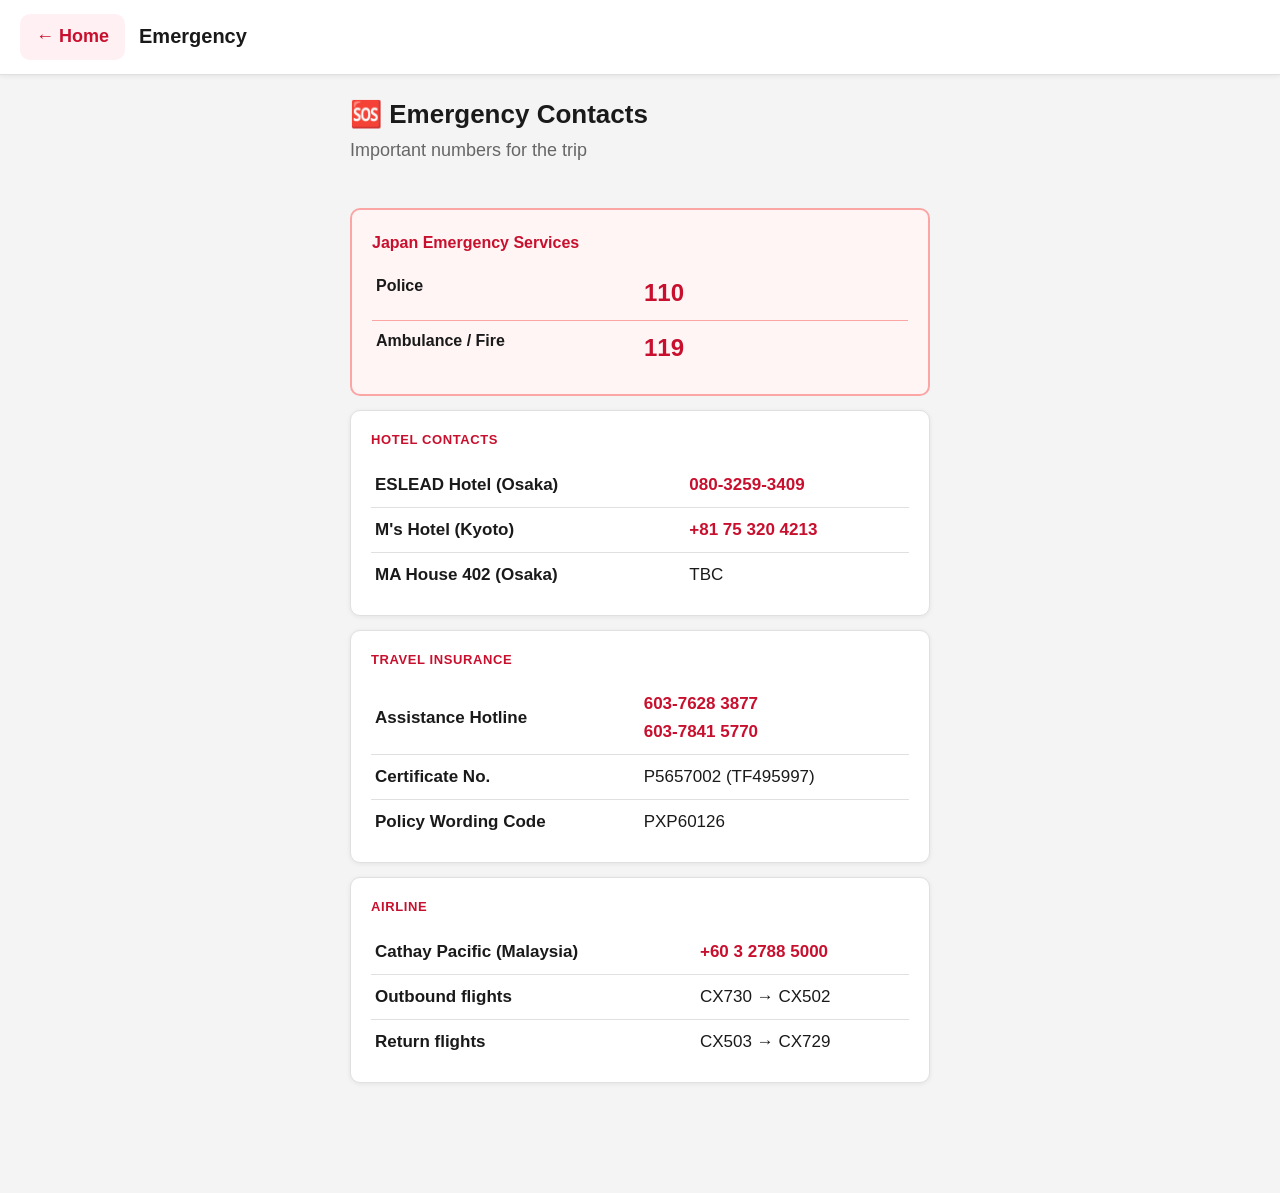
==== emergency.html @ 9175c946 "new updates" ====
<!DOCTYPE html>
<html lang="en">
<head>
  <meta charset="UTF-8">
  <meta name="viewport" content="width=device-width, initial-scale=1.0">
  <title>Emergency – Japan 2026</title>
  <link rel="stylesheet" href="style.css">
</head>
<body>

  <nav class="nav">
    <a href="index.html" class="back-btn">← Home</a>
    <span class="nav-title">Emergency</span>
  </nav>

  <div class="page-wrap">

    <div class="day-hdr" style="padding: 24px 20px 0;">
      <h2>🆘 Emergency Contacts</h2>
      <p>Important numbers for the trip</p>
    </div>

    <div style="padding: 20px 20px 48px;">

      <div class="emerg-section">
        <h4>Japan Emergency Services</h4>
        <table class="emerg-table">
          <tr>
            <td>Police</td>
            <td><a href="tel:110" style="color:var(--red);text-decoration:none;"><span class="emerg-big">110</span></a></td>
          </tr>
          <tr>
            <td>Ambulance / Fire</td>
            <td><a href="tel:119" style="color:var(--red);text-decoration:none;"><span class="emerg-big">119</span></a></td>
          </tr>
        </table>
      </div>

      <div class="card">
        <div class="card-title">Hotel Contacts</div>
        <table style="width:100%; border-collapse:collapse; font-size:17px;">
          <tr style="border-bottom:1px solid var(--border);">
            <td style="padding:8px 4px; font-weight:600;">ESLEAD Hotel (Osaka)</td>
            <td style="padding:8px 4px;"><a href="tel:+81803259-3409" style="color:var(--red);font-weight:700;">080-3259-3409</a></td>
          </tr>
          <tr style="border-bottom:1px solid var(--border);">
            <td style="padding:8px 4px; font-weight:600;">M's Hotel (Kyoto)</td>
            <td style="padding:8px 4px;"><a href="tel:+81753204213" style="color:var(--red);font-weight:700;">+81 75 320 4213</a></td>
          </tr>
          <tr>
            <td style="padding:8px 4px; font-weight:600;">MA House 402 (Osaka)</td>
            <td style="padding:8px 4px;">TBC</td>
          </tr>
        </table>
      </div>

      <div class="card">
        <div class="card-title">Travel Insurance</div>
        <table style="width:100%; border-collapse:collapse; font-size:17px;">
          <tr style="border-bottom:1px solid var(--border);">
            <td style="padding:8px 4px; font-weight:600;">Assistance Hotline</td>
            <td style="padding:8px 4px;">
              <a href="tel:+60376283877" style="color:var(--red);font-weight:700;">603-7628 3877</a><br>
              <a href="tel:+60378415770" style="color:var(--red);font-weight:700;">603-7841 5770</a>
            </td>
          </tr>
          <tr style="border-bottom:1px solid var(--border);">
            <td style="padding:8px 4px; font-weight:600;">Certificate No.</td>
            <td style="padding:8px 4px;">P5657002 (TF495997)</td>
          </tr>
          <tr>
            <td style="padding:8px 4px; font-weight:600;">Policy Wording Code</td>
            <td style="padding:8px 4px;">PXP60126</td>
          </tr>
        </table>
      </div>

      <div class="card">
        <div class="card-title">Airline</div>
        <table style="width:100%; border-collapse:collapse; font-size:17px;">
          <tr style="border-bottom:1px solid var(--border);">
            <td style="padding:8px 4px; font-weight:600;">Cathay Pacific (Malaysia)</td>
            <td style="padding:8px 4px;"><a href="tel:+60327885000" style="color:var(--red);font-weight:700;">+60 3 2788 5000</a></td>
          </tr>
          <tr style="border-bottom:1px solid var(--border);">
            <td style="padding:8px 4px; font-weight:600;">Outbound flights</td>
            <td style="padding:8px 4px;">CX730 → CX502</td>
          </tr>
          <tr>
            <td style="padding:8px 4px; font-weight:600;">Return flights</td>
            <td style="padding:8px 4px;">CX503 → CX729</td>
          </tr>
        </table>
      </div>

    </div>

  </div>

</body>
</html>
---- style.css ----
/* Japan Trip 2026 — Shared Styles */
:root {
  --red: #c8102e;
  --red-dark: #9e0b23;
  --red-light: #fff0f3;
  --bg: #f4f4f4;
  --white: #ffffff;
  --text: #1a1a1a;
  --text-muted: #666;
  --border: #e0e0e0;
  --shadow: 0 2px 12px rgba(0,0,0,0.10);
  --shadow-sm: 0 1px 5px rgba(0,0,0,0.07);
  --radius: 14px;
  --radius-sm: 10px;
}

*, *::before, *::after { box-sizing: border-box; margin: 0; padding: 0; }
html { -webkit-text-size-adjust: 100%; }
body {
  font-family: -apple-system, BlinkMacSystemFont, 'Segoe UI', Roboto, 'Helvetica Neue', sans-serif;
  font-size: 18px;
  line-height: 1.65;
  background: var(--bg);
  color: var(--text);
  min-height: 100vh;
}
a { color: inherit; text-decoration: none; }
button { font-family: inherit; }

/* ─── TOP NAV ─── */
.nav {
  display: flex;
  align-items: center;
  gap: 14px;
  padding: 14px 20px;
  background: var(--white);
  border-bottom: 1px solid var(--border);
  position: sticky;
  top: 0;
  z-index: 100;
  box-shadow: var(--shadow-sm);
}
.back-btn {
  display: inline-flex;
  align-items: center;
  gap: 6px;
  color: var(--red);
  font-size: 18px;
  font-weight: 700;
  padding: 8px 16px;
  border-radius: var(--radius-sm);
  background: var(--red-light);
  border: none;
  cursor: pointer;
  -webkit-tap-highlight-color: transparent;
}
.nav-title { font-size: 20px; font-weight: 700; }

/* ─── HOME ─── */
.home { display: flex; flex-direction: column; min-height: 100vh; }
.home-header {
  background: var(--red);
  color: #fff;
  text-align: center;
  padding: 48px 24px 40px;
}
.home-header .flag { font-size: 64px; margin-bottom: 14px; }
.home-header h1 { font-size: 32px; font-weight: 800; margin-bottom: 10px; }
.home-header .sub { font-size: 18px; opacity: 0.88; }

.home-body {
  flex: 1;
  display: flex;
  flex-direction: column;
  gap: 20px;
  padding: 28px 20px 32px;
  max-width: 520px;
  margin: 0 auto;
  width: 100%;
}
.home-btn {
  flex: 1;
  min-height: 150px;
  display: flex;
  flex-direction: column;
  justify-content: center;
  background: var(--white);
  border: 2px solid var(--border);
  border-radius: var(--radius);
  padding: 28px 24px;
  box-shadow: var(--shadow-sm);
  cursor: pointer;
  -webkit-tap-highlight-color: transparent;
  transition: border-color 0.15s, box-shadow 0.15s;
}
.home-btn:active { border-color: var(--red); box-shadow: 0 0 0 3px rgba(200,16,46,0.15); }
.btn-icon { font-size: 48px; margin-bottom: 10px; }
.btn-label { font-size: 28px; font-weight: 800; margin-bottom: 4px; }
.btn-sub { font-size: 17px; color: var(--text-muted); }

/* ─── PAGE WRAP ─── */
.page-wrap { max-width: 620px; margin: 0 auto; padding-bottom: 48px; width: 100%; }

/* ─── WARNING ─── */
.warning {
  margin: 20px;
  padding: 18px 20px;
  background: #fffbeb;
  border: 2px solid #f59e0b;
  border-radius: var(--radius-sm);
  font-size: 17px;
  line-height: 1.55;
  color: #78350f;
}
.warning strong { display: block; font-size: 18px; margin-bottom: 5px; }

/* ─── SECTION HEADING ─── */
.section-heading {
  font-size: 22px;
  font-weight: 800;
  padding: 28px 20px 0;
  border-bottom: 3px solid var(--red);
  margin: 0 20px 4px;
  padding-bottom: 10px;
}

/* ─── PERSON BUTTONS ─── */
.person-grid { display: flex; flex-direction: column; padding: 12px 20px; gap: 10px; }
.person-entry { display: flex; flex-direction: column; }
.person-btn {
  width: 100%;
  display: flex;
  align-items: center;
  justify-content: space-between;
  background: var(--white);
  border: 2px solid var(--border);
  border-radius: var(--radius-sm);
  padding: 18px 22px;
  font-size: 20px;
  font-weight: 600;
  cursor: pointer;
  text-align: left;
  color: var(--text);
  -webkit-tap-highlight-color: transparent;
  transition: border-color 0.15s, background 0.15s;
}
.person-btn.active {
  border-color: var(--red);
  background: var(--red-light);
  color: var(--red-dark);
  border-bottom-left-radius: 0;
  border-bottom-right-radius: 0;
  border-bottom-color: transparent;
}
.chevron { font-size: 16px; transition: transform 0.2s; flex-shrink: 0; }
.person-btn.active .chevron { transform: rotate(180deg); }

.qr-display {
  display: none;
  background: var(--white);
  border: 2px solid var(--red);
  border-top: none;
  border-radius: 0 0 var(--radius-sm) var(--radius-sm);
  padding: 20px 16px 16px;
}
.qr-display.visible { display: block; }
.qr-display img {
  width: 100%;
  max-width: 340px;
  display: block;
  margin: 0 auto;
  border-radius: 8px;
  border: 1px solid var(--border);
}
.qr-label {
  text-align: center;
  font-size: 15px;
  color: var(--text-muted);
  margin-top: 10px;
}

/* ─── PLACEHOLDER ─── */
.placeholder-box {
  margin: 10px 20px 8px;
  padding: 30px 20px;
  background: #fafafa;
  border: 2px dashed var(--border);
  border-radius: var(--radius-sm);
  text-align: center;
}
.placeholder-box .p-title { font-size: 20px; font-weight: 700; margin-bottom: 6px; }
.placeholder-box .p-note { font-size: 16px; color: var(--text-muted); }

/* ─── DAY TABS ─── */
.day-tabs-wrap {
  background: var(--white);
  border-bottom: 1px solid var(--border);
  overflow-x: auto;
  -webkit-overflow-scrolling: touch;
  scrollbar-width: none;
}
.day-tabs-wrap::-webkit-scrollbar { display: none; }
.day-tabs {
  display: flex;
  gap: 8px;
  padding: 14px 20px;
  width: max-content;
  min-width: 100%;
}
.day-tab {
  flex-shrink: 0;
  display: flex;
  flex-direction: column;
  align-items: center;
  gap: 3px;
  padding: 10px 14px;
  background: var(--bg);
  border: 2px solid var(--border);
  border-radius: var(--radius-sm);
  cursor: pointer;
  min-width: 68px;
  color: var(--text);
  -webkit-tap-highlight-color: transparent;
  transition: background 0.15s, border-color 0.15s;
}
.day-tab.active {
  background: var(--red);
  border-color: var(--red);
  color: #fff;
}
.day-tab .dn { font-size: 21px; font-weight: 800; line-height: 1; }
.day-tab .dd { font-size: 11px; font-weight: 600; opacity: 0.8; white-space: nowrap; }

/* ─── DAY CONTENT ─── */
.day-section { display: none; padding: 24px 20px 40px; }
.day-section.active { display: block; }
.day-hdr { margin-bottom: 22px; }
.day-hdr h2 { font-size: 26px; font-weight: 800; line-height: 1.2; }
.day-hdr p { font-size: 18px; color: var(--text-muted); margin-top: 6px; }

/* ─── CARDS ─── */
.card {
  background: var(--white);
  border-radius: var(--radius-sm);
  padding: 18px 20px;
  margin-bottom: 14px;
  box-shadow: var(--shadow-sm);
  border: 1px solid var(--border);
}
.card-title {
  font-size: 13px;
  font-weight: 700;
  text-transform: uppercase;
  letter-spacing: 0.6px;
  color: var(--red);
  margin-bottom: 12px;
}
.card ul { list-style: none; display: flex; flex-direction: column; gap: 8px; }
.card li {
  position: relative;
  padding-left: 20px;
  font-size: 17px;
  line-height: 1.6;
}

.card li::before {
  content: "•";
  position: absolute;
  left: 0;
  top: 0;
  color: var(--red);
  font-weight: bold;
}
.card p { font-size: 17px; line-height: 1.65; }

/* ─── TRANSPORT ─── */
.transport {
  background: var(--white);
  border-left: 5px solid var(--red);
  border-radius: 0 var(--radius-sm) var(--radius-sm) 0;
  padding: 18px 20px;
  margin-bottom: 14px;
  box-shadow: var(--shadow-sm);
}
.t-mode {
  font-size: 12px;
  text-transform: uppercase;
  letter-spacing: 0.7px;
  color: var(--red);
  font-weight: 700;
  margin-bottom: 4px;
}
.t-route { font-size: 21px; font-weight: 800; margin-bottom: 10px; line-height: 1.3; }
.transport ul { list-style: none; display: flex; flex-direction: column; gap: 5px; }
.transport li { font-size: 16px; color: var(--text-muted); display: flex; gap: 8px; }
.transport li::before { content: '—'; flex-shrink: 0; }

/* ─── HOTEL ─── */
.hotel {
  background: var(--white);
  border-radius: var(--radius-sm);
  padding: 20px;
  margin-bottom: 14px;
  box-shadow: var(--shadow-sm);
  border: 1px solid var(--border);
}
.hotel h3 { font-size: 21px; font-weight: 800; margin-bottom: 14px; }
.hotel-rows { display: flex; flex-direction: column; gap: 10px; }
.hotel-row { display: flex; gap: 12px; font-size: 17px; align-items: flex-start; }
.hotel-lbl { font-weight: 700; color: var(--text-muted); min-width: 80px; flex-shrink: 0; }
.hotel-val { flex: 1; }
.password { font-size: 26px; font-weight: 900; color: var(--red); letter-spacing: 4px; font-variant-numeric: tabular-nums; }
.hotel-divider { border: none; border-top: 1px solid var(--border); margin: 12px 0; }

/* ─── NOTE ─── */
.note-box {
  background: #fffbeb;
  border: 1px solid #fcd34d;
  border-radius: var(--radius-sm);
  padding: 14px 18px;
  font-size: 16px;
  color: #78350f;
  margin-bottom: 14px;
  line-height: 1.55;
}

/* ─── OPTIONS ─── */
.options { display: flex; flex-direction: column; gap: 10px; margin-bottom: 14px; }
.option {
  background: var(--white);
  border: 2px solid var(--border);
  border-radius: var(--radius-sm);
  padding: 14px 18px;
  box-shadow: var(--shadow-sm);
}
.opt-label { font-size: 13px; font-weight: 700; text-transform: uppercase; letter-spacing: 0.5px; color: var(--text-muted); margin-bottom: 4px; }
.opt-route { font-size: 18px; font-weight: 700; }
.opt-detail { font-size: 15px; color: var(--text-muted); margin-top: 3px; }

/* ─── TIMELINE ─── */
.timeline { list-style: none; display: flex; flex-direction: column; gap: 0; margin-bottom: 14px; }
.timeline-item {
  display: flex;
  gap: 16px;
  padding: 12px 20px;
  background: var(--white);
  border-bottom: 1px solid var(--border);
  font-size: 17px;
  align-items: flex-start;
}
.timeline-item:first-child { border-radius: var(--radius-sm) var(--radius-sm) 0 0; box-shadow: var(--shadow-sm); }
.timeline-item:last-child { border-radius: 0 0 var(--radius-sm) var(--radius-sm); box-shadow: var(--shadow-sm); border-bottom: none; }
.timeline-time { font-weight: 700; color: var(--red); min-width: 80px; flex-shrink: 0; }
.timeline-text { flex: 1; line-height: 1.45; }

/* ─── PHRASEBOOK ─── */
.phrase-list { display: flex; flex-direction: column; }
.phrase-row {
  display: grid;
  grid-template-columns: 1fr auto;
  gap: 8px 12px;
  align-items: center;
  padding: 10px 0;
  border-bottom: 1px solid var(--border);
}
.phrase-row:last-child { border-bottom: none; padding-bottom: 0; }
.phrase-row:first-child { padding-top: 0; }
.phrase-jp { font-size: 17px; font-weight: 700; margin-bottom: 2px; }
.phrase-rom { font-size: 13px; color: var(--text-muted); font-style: italic; }
.phrase-en {
  font-size: 14px; color: var(--text-muted); font-weight: 600;
  text-align: right; white-space: nowrap;
}

/* ─── JOURNEY FLIGHT TIMELINE ─── */
.journey {
  background: var(--white);
  border-radius: var(--radius-sm);
  padding: 18px 20px 10px;
  margin-bottom: 14px;
  box-shadow: var(--shadow-sm);
  border: 1px solid var(--border);
}
.journey-title {
  font-size: 13px; font-weight: 700; text-transform: uppercase;
  letter-spacing: 0.6px; color: var(--red); margin-bottom: 16px;
}
.jstep {
  display: grid;
  grid-template-columns: 28px minmax(0, 1fr);
  column-gap: 12px;
}
.jstep-track {
  display: flex; flex-direction: column; align-items: center; padding-top: 13px;
}
.jstep-dot {
  width: 12px; height: 12px; border-radius: 50%; flex-shrink: 0;
}
.jstep-dot.depart  { background: var(--red);    box-shadow: 0 0 0 3px rgba(200,16,46,0.18); }
.jstep-dot.transit { background: #d97706;        box-shadow: 0 0 0 3px rgba(217,119,6,0.18); }
.jstep-dot.arrive  { background: #059669;        box-shadow: 0 0 0 3px rgba(5,150,105,0.18); }
.jstep-tail { flex: 1; width: 2px; background: #d1d5db; margin-top: 6px; }
.jstep-body { display: flex; flex-direction: column; }
.jstep-card {
  padding: 12px 14px;
  border-radius: var(--radius-sm);
  border: 1px solid var(--border);
  border-left-width: 4px;
}
.jstep-card.depart  { background: #fff5f6; border-color: #ffd0d6; border-left-color: var(--red); }
.jstep-card.transit { background: #fffbeb; border-color: #fde68a; border-left-color: #d97706; }
.jstep-card.arrive  { background: #f0fdf4; border-color: #a7f3d0; border-left-color: #059669; }
.jstep-tag {
  font-size: 10px; font-weight: 800; text-transform: uppercase; letter-spacing: 0.9px; margin-bottom: 4px;
}
.jstep-card.depart  .jstep-tag { color: var(--red); }
.jstep-card.transit .jstep-tag { color: #b45309; }
.jstep-card.arrive  .jstep-tag { color: #065f46; }
.jstep-time {
  font-size: 22px; font-weight: 900; color: var(--text);
  font-variant-numeric: tabular-nums; line-height: 1.1; margin-bottom: 3px;
}
.jstep-tz { font-size: 13px; font-weight: 600; color: var(--text-muted); }
.jstep-place { font-size: 15px; font-weight: 700; margin-bottom: 1px; }
.jstep-airport { font-size: 13px; color: var(--text-muted); line-height: 1.4; }
.jstep-flight {
  display: inline-block; background: rgba(200,16,46,0.10); color: var(--red-dark);
  font-size: 12px; font-weight: 700; padding: 2px 9px; border-radius: 10px; margin-top: 7px;
}
.jstep-layover {
  display: inline-block; background: rgba(217,119,6,0.12); color: #92400e;
  font-size: 12px; font-weight: 700; padding: 2px 9px; border-radius: 10px; margin-top: 7px;
}
.jstep-next { font-size: 13px; color: var(--text-muted); margin-top: 5px; }
.jstep-connector {
  display: flex; align-items: center; padding: 7px 0 9px;
}
.jstep-pill {
  display: inline-flex; align-items: center; gap: 5px;
  background: var(--bg); border: 1px solid var(--border);
  border-radius: 20px; padding: 4px 14px;
  font-size: 13px; font-weight: 600; color: var(--text-muted);
}

/* ─── EMERGENCY CONTACTS ─── */
.emerg-section {
  background: #fff5f5;
  border: 2px solid #fca5a5;
  border-radius: var(--radius-sm);
  padding: 20px;
  margin-bottom: 14px;
}
.emerg-section h4 { font-size: 16px; font-weight: 700; color: var(--red); margin-bottom: 10px; }
.emerg-table { width: 100%; border-collapse: collapse; font-size: 16px; }
.emerg-table td { padding: 7px 4px; border-bottom: 1px solid #fca5a5; vertical-align: top; }
.emerg-table td:first-child { font-weight: 600; width: 50%; }
.emerg-table tr:last-child td { border-bottom: none; }
.emerg-big { font-size: 24px; font-weight: 900; color: var(--red); }
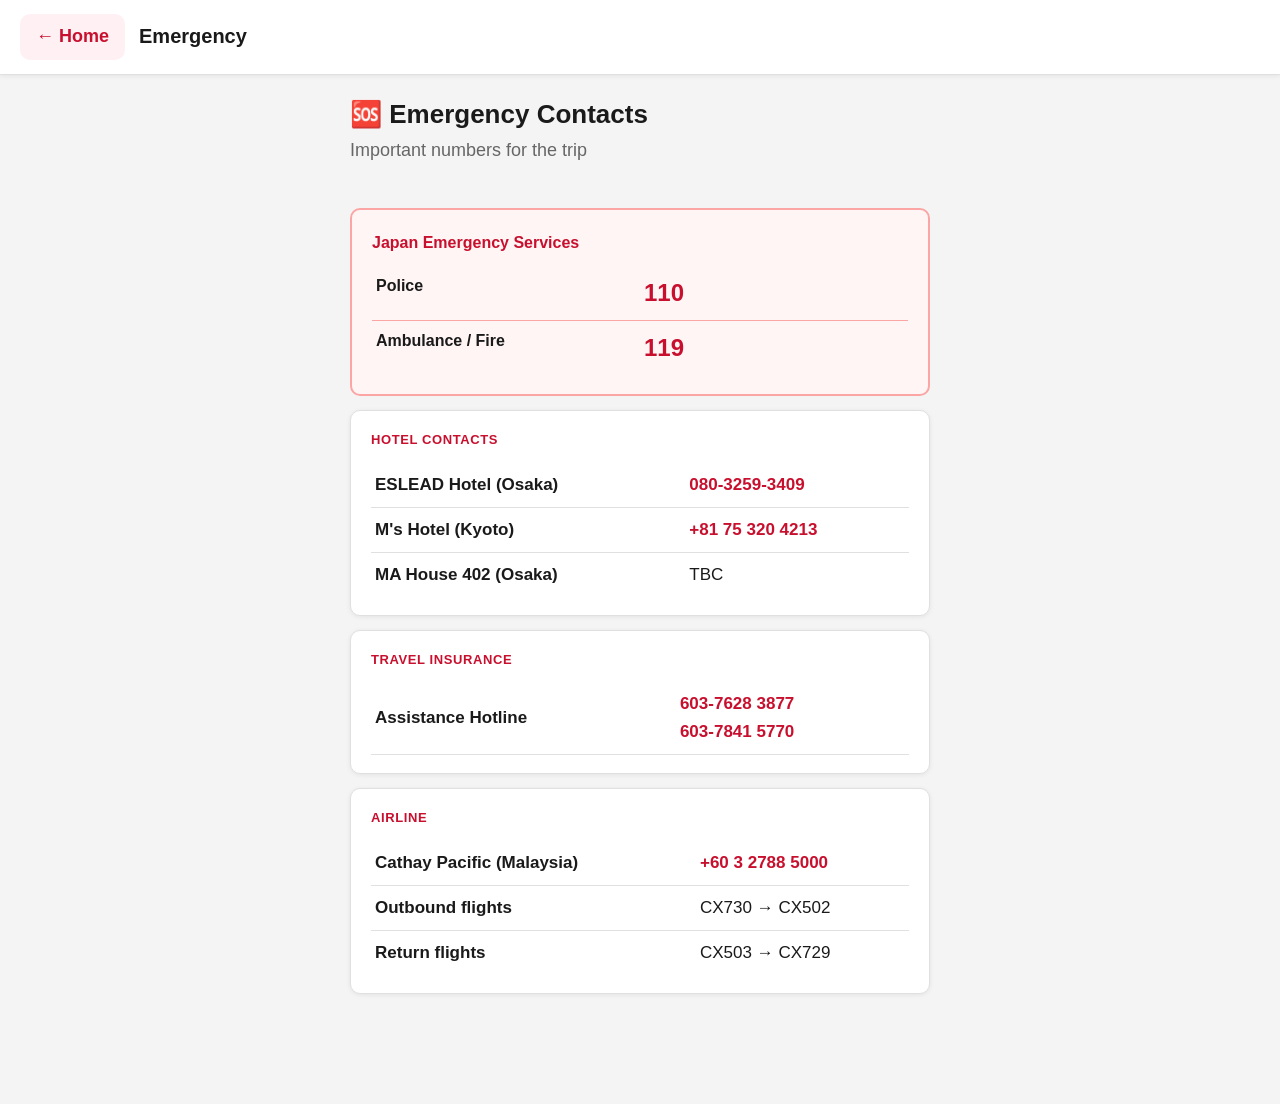
==== commit 64575144: "Normalize line endings" ====
--- a/emergency.html
+++ b/emergency.html
@@ -64,14 +64,6 @@
               <a href="tel:+60378415770" style="color:var(--red);font-weight:700;">603-7841 5770</a>
             </td>
           </tr>
-          <tr style="border-bottom:1px solid var(--border);">
-            <td style="padding:8px 4px; font-weight:600;">Certificate No.</td>
-            <td style="padding:8px 4px;">P5657002 (TF495997)</td>
-          </tr>
-          <tr>
-            <td style="padding:8px 4px; font-weight:600;">Policy Wording Code</td>
-            <td style="padding:8px 4px;">PXP60126</td>
-          </tr>
         </table>
       </div>
 
--- a/style.css
+++ b/style.css
@@ -155,30 +155,6 @@
 .chevron { font-size: 16px; transition: transform 0.2s; flex-shrink: 0; }
 .person-btn.active .chevron { transform: rotate(180deg); }
 
-.qr-display {
-  display: none;
-  background: var(--white);
-  border: 2px solid var(--red);
-  border-top: none;
-  border-radius: 0 0 var(--radius-sm) var(--radius-sm);
-  padding: 20px 16px 16px;
-}
-.qr-display.visible { display: block; }
-.qr-display img {
-  width: 100%;
-  max-width: 340px;
-  display: block;
-  margin: 0 auto;
-  border-radius: 8px;
-  border: 1px solid var(--border);
-}
-.qr-label {
-  text-align: center;
-  font-size: 15px;
-  color: var(--text-muted);
-  margin-top: 10px;
-}
-
 /* ─── PLACEHOLDER ─── */
 .placeholder-box {
   margin: 10px 20px 8px;
